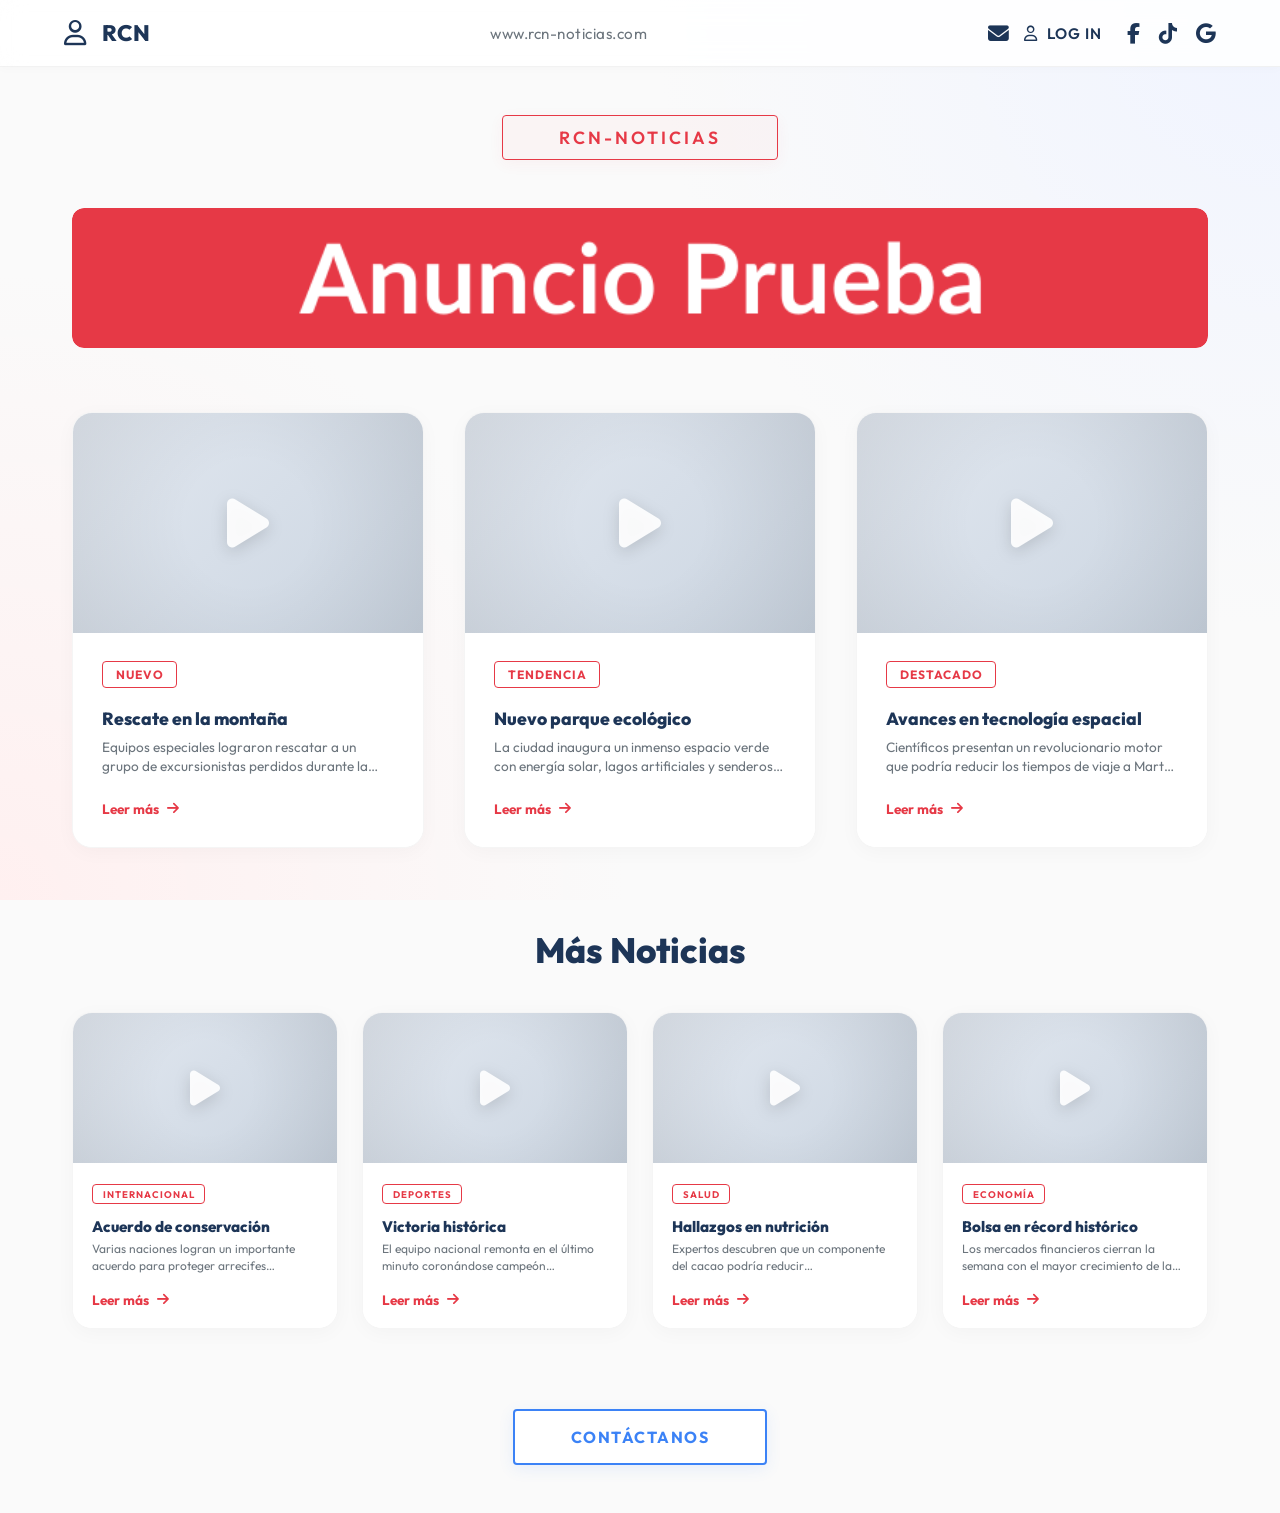
==== rcn_web/index.html @ c2ed9ec9 "Add files via upload" ====
<!DOCTYPE html>
<html lang="es">

<head>
    <meta charset="UTF-8">
    <meta name="viewport" content="width=device-width, initial-scale=1.0">
    <title>RCN Anuncios - Plataforma interactiva</title>
    <meta name="description"
        content="Explora nuestra increíble plataforma de anuncios con estilo premium y animaciones.">
    <link rel="preconnect" href="https://fonts.googleapis.com">
    <link rel="preconnect" href="https://fonts.gstatic.com" crossorigin>
    <link href="https://fonts.googleapis.com/css2?family=Outfit:wght@300;400;600;800&display=swap" rel="stylesheet">
    <link rel="stylesheet" href="https://cdnjs.cloudflare.com/ajax/libs/font-awesome/6.4.0/css/all.min.css">
    <link rel="stylesheet" href="https://cdn.plyr.io/3.7.8/plyr.css">
    <link rel="stylesheet" href="styles.css">
</head>

<body>
    <nav class="navbar" id="main-nav">
        <div class="nav-left">
            <i class="fa-regular fa-user logo-icon" onclick="app.showLoginModal()" style="cursor: pointer;"
                title="Iniciar sesión"></i>
            <span class="logo-text" onclick="app.navigateTo('grid')" style="cursor: pointer;"
                title="Ir al inicio">RCN</span>
        </div>
        <div class="nav-center">
            <span class="domain-text">www.rcn-noticias.com</span>
        </div>
        <div class="nav-right" style="display: flex; align-items: center; gap: 15px;">
            <i class="fa-solid fa-envelope" onclick="app.navigateTo('contact')"
                style="cursor: pointer; font-size: 1.3rem; color: var(--text-main);" title="Contáctanos"></i>
            <div class="user-menu-container" style="position: relative;">
                <span class="username" id="display-username" onclick="app.handleUserClick()"><i
                        class="fa-regular fa-user" style="margin-right: 5px;"></i> LOG IN</span>
                <div id="user-dropdown" class="user-dropdown">
                    <div class="dropdown-header">
                        <img src="https://ui-avatars.com/api/?name=User&background=0D8ABC&color=fff&rounded=true"
                            alt="Avatar" id="dropdown-avatar" class="dropdown-avatar">
                        <div class="dropdown-user-info">
                            <span class="dropdown-greeting">Hola,</span>
                            <span id="dropdown-name" class="dropdown-username">Usuario</span>
                        </div>
                    </div>
                    <button class="btn-profile"
                        onclick="app.navigateTo('profile'); document.getElementById('user-dropdown').classList.remove('active');">
                        <i class="fa-solid fa-user-circle"></i> MI PERFIL
                    </button>
                    <div class="dropdown-divider"></div>
                    <button class="btn-logout" onclick="app.logout()">
                        <i class="fa-solid fa-right-from-bracket"></i> CERRAR SESIÓN
                    </button>
                </div>
            </div>
            <div class="social-icons" style="margin-left: 10px;">
                <a href="https://www.facebook.com" target="_blank" aria-label="Facebook"><i
                        class="fa-brands fa-facebook-f"></i></a>
                <a href="https://www.tiktok.com" target="_blank" aria-label="TikTok"><i
                        class="fa-brands fa-tiktok"></i></a>
                <a href="https://www.google.com" target="_blank" aria-label="Google"><i
                        class="fa-brands fa-google"></i></a>
            </div>
        </div>
    </nav>

    <main id="app-container">
        <!-- View 1: Grid de Anuncios -->
        <section id="view-grid" class="view active-view" aria-labelledby="anuncios-title">
            <div class="page-header">
                <h1 id="anuncios-title" class="page-title">RCN-NOTICIAS</h1>
            </div>

            <div class="banner-container">
                <div class="banner" style="border: none; background: transparent;">
                    <img src="assets/anuncio_prueba.png" alt="Anuncio publicitario"
                        style="width: 100%; height: 100%; object-fit: cover; border-radius: var(--radius-md);">
                </div>
            </div>

            <div class="grid-container">
                <!-- Video 1 -->
                <article class="video-card" onclick="app.requireAuthAndNavigate('video-1')"
                    onmouseenter="app.startPreview(this)" onmouseleave="app.stopPreview(this)" role="button"
                    tabindex="0">
                    <div class="video-thumbnail">
                        <video class="preview-video" muted playsinline loop
                            style="position: absolute; width: 100%; height: 100%; object-fit: cover; z-index: 1;">
                            <source src="assets/video_prueba_1.mp4#t=0.1" type="video/mp4">
                        </video>
                        <i class="fa-solid fa-play play-icon" style="z-index: 2;"></i>
                    </div>
                    <div class="card-content">
                        <div class="card-badge">NUEVO</div>
                        <h3 class="news-summary-title">Rescate en la montaña</h3>
                        <p class="news-summary-text">Equipos especiales lograron rescatar a un grupo de excursionistas
                            perdidos durante la tormenta del fin de semana...</p>
                        <div class="read-more">Leer más <i class="fa-solid fa-arrow-right"></i></div>
                    </div>
                </article>
                <!-- Video 2 -->
                <article class="video-card" onclick="app.requireAuthAndNavigate('video-2')"
                    onmouseenter="app.startPreview(this)" onmouseleave="app.stopPreview(this)" role="button"
                    tabindex="0">
                    <div class="video-thumbnail">
                        <video class="preview-video" muted playsinline loop
                            style="position: absolute; width: 100%; height: 100%; object-fit: cover; z-index: 1;">
                            <source src="assets/video_prueba_2.mp4#t=0.1" type="video/mp4">
                        </video>
                        <i class="fa-solid fa-play play-icon" style="z-index: 2;"></i>
                    </div>
                    <div class="card-content">
                        <div class="card-badge">TENDENCIA</div>
                        <h3 class="news-summary-title">Nuevo parque ecológico</h3>
                        <p class="news-summary-text">La ciudad inaugura un inmenso espacio verde con energía solar,
                            lagos artificiales y senderos interactivos...</p>
                        <div class="read-more">Leer más <i class="fa-solid fa-arrow-right"></i></div>
                    </div>
                </article>
                <!-- Video 3 -->
                <article class="video-card" onclick="app.requireAuthAndNavigate('video-3')"
                    onmouseenter="app.startPreview(this)" onmouseleave="app.stopPreview(this)" role="button"
                    tabindex="0">
                    <div class="video-thumbnail">
                        <video class="preview-video" muted playsinline loop
                            style="position: absolute; width: 100%; height: 100%; object-fit: cover; z-index: 1;">
                            <source src="assets/video_prueba_3.mp4#t=0.1" type="video/mp4">
                        </video>
                        <i class="fa-solid fa-play play-icon" style="z-index: 2;"></i>
                    </div>
                    <div class="card-content">
                        <div class="card-badge">DESTACADO</div>
                        <h3 class="news-summary-title">Avances en tecnología espacial</h3>
                        <p class="news-summary-text">Científicos presentan un revolucionario motor que podría reducir
                            los tiempos de viaje a Marte a la mitad...</p>
                        <div class="read-more">Leer más <i class="fa-solid fa-arrow-right"></i></div>
                    </div>
                </article>
            </div>

            <h2
                style="text-align:center; margin-bottom: 2.5rem; color: var(--text-main); font-size: 2.2rem; font-weight: 800;">
                Más Noticias</h2>
            <div class="grid-container small-grid">
                <!-- Video 4 -->
                <article class="video-card" onclick="app.requireAuthAndNavigate('video-4')"
                    onmouseenter="app.startPreview(this)" onmouseleave="app.stopPreview(this)" role="button"
                    tabindex="0">
                    <div class="video-thumbnail">
                        <video class="preview-video" muted playsinline loop
                            style="position: absolute; width: 100%; height: 100%; object-fit: cover; z-index: 1;">
                            <source src="assets/video_prueba_4.mp4#t=0.1" type="video/mp4">
                        </video>
                        <i class="fa-solid fa-play play-icon" style="z-index: 2;"></i>
                    </div>
                    <div class="card-content">
                        <div class="card-badge">INTERNACIONAL</div>
                        <h3 class="news-summary-title">Acuerdo de conservación</h3>
                        <p class="news-summary-text">Varias naciones logran un importante acuerdo para proteger
                            arrecifes coralinos clave en la región oceánica del sur.</p>
                        <div class="read-more">Leer más <i class="fa-solid fa-arrow-right"></i></div>
                    </div>
                </article>
                <!-- Video 5 -->
                <article class="video-card" onclick="app.requireAuthAndNavigate('video-5')"
                    onmouseenter="app.startPreview(this)" onmouseleave="app.stopPreview(this)" role="button"
                    tabindex="0">
                    <div class="video-thumbnail">
                        <video class="preview-video" muted playsinline loop
                            style="position: absolute; width: 100%; height: 100%; object-fit: cover; z-index: 1;">
                            <source src="assets/video_prueba_5.mp4#t=0.1" type="video/mp4">
                        </video>
                        <i class="fa-solid fa-play play-icon" style="z-index: 2;"></i>
                    </div>
                    <div class="card-content">
                        <div class="card-badge">DEPORTES</div>
                        <h3 class="news-summary-title">Victoria histórica</h3>
                        <p class="news-summary-text">El equipo nacional remonta en el último minuto coronándose campeón
                            continental tras 15 años de sequía.</p>
                        <div class="read-more">Leer más <i class="fa-solid fa-arrow-right"></i></div>
                    </div>
                </article>
                <!-- Video 6 -->
                <article class="video-card" onclick="app.requireAuthAndNavigate('video-6')"
                    onmouseenter="app.startPreview(this)" onmouseleave="app.stopPreview(this)" role="button"
                    tabindex="0">
                    <div class="video-thumbnail">
                        <video class="preview-video" muted playsinline loop
                            style="position: absolute; width: 100%; height: 100%; object-fit: cover; z-index: 1;">
                            <source src="assets/video_prueba_6.mp4#t=0.1" type="video/mp4">
                        </video>
                        <i class="fa-solid fa-play play-icon" style="z-index: 2;"></i>
                    </div>
                    <div class="card-content">
                        <div class="card-badge">SALUD</div>
                        <h3 class="news-summary-title">Hallazgos en nutrición</h3>
                        <p class="news-summary-text">Expertos descubren que un componente del cacao podría reducir
                            significativamente el estrés oxidativo.</p>
                        <div class="read-more">Leer más <i class="fa-solid fa-arrow-right"></i></div>
                    </div>
                </article>
                <!-- Video 7 -->
                <article class="video-card" onclick="app.requireAuthAndNavigate('video-7')"
                    onmouseenter="app.startPreview(this)" onmouseleave="app.stopPreview(this)" role="button"
                    tabindex="0">
                    <div class="video-thumbnail">
                        <video class="preview-video" muted playsinline loop
                            style="position: absolute; width: 100%; height: 100%; object-fit: cover; z-index: 1;">
                            <source src="assets/video_prueba_7.mp4#t=0.1" type="video/mp4">
                        </video>
                        <i class="fa-solid fa-play play-icon" style="z-index: 2;"></i>
                    </div>
                    <div class="card-content">
                        <div class="card-badge">ECONOMÍA</div>
                        <h3 class="news-summary-title">Bolsa en récord histórico</h3>
                        <p class="news-summary-text">Los mercados financieros cierran la semana con el mayor crecimiento
                            de la década tras recientes anuncios.</p>
                        <div class="read-more">Leer más <i class="fa-solid fa-arrow-right"></i></div>
                    </div>
                </article>
            </div>

            <div class="action-container">
                <button id="btn-contact-grid" class="btn-primary"
                    onclick="app.navigateTo('contact')">CONTÁCTANOS</button>
            </div>
        </section>

        <!-- View Video 1 -->
        <section id="view-video-1" class="view" aria-labelledby="video-title-1">
            <div class="video-detail-container">
                <div class="video-header">
                    <span class="badge-red">NUEVO</span>
                </div>
                <div class="video-title-bar">
                    <h2 id="video-title-1" class="video-brand">Video 1: Naturaleza</h2>
                    <div class="social-icons dark">
                        <a href="https://www.facebook.com" target="_blank"><i class="fa-brands fa-facebook-f"></i></a>
                        <a href="https://www.tiktok.com" target="_blank"><i class="fa-brands fa-tiktok"></i></a>
                        <a href="https://www.google.com" target="_blank"><i class="fa-brands fa-google"></i></a>
                    </div>
                </div>

                <div class="main-video-player" style="background: none; box-shadow: none;">
                    <video class="plyr-video" playsinline controls data-poster="assets/miniatura_1.png"
                        style="width: 100%;">
                        <source src="assets/video_prueba_1.mp4" type="video/mp4" size="1080">
                        <source src="assets/video_prueba_1.mp4" type="video/mp4" size="720">
                        <source src="assets/video_prueba_1.mp4" type="video/mp4" size="480">
                        Tu navegador no soporta reproducción de video.
                    </video>
                </div>

                <div class="video-description scrollable-content">
                    <h3>Rescate en la montaña: Detalles de la operación</h3>
                    <p>En una hazaña sin precedentes, los equipos de búsqueda y rescate lograron localizar y evacuar a
                        doce excursionistas que quedaron atrapados en el Cerro Norte tras una tormenta de nieve
                        sorpresa. La operación, que duró más de 48 horas continuas, involucró helicópteros
                        especializados y perros rastreadores entrenados para bajas temperaturas.</p>
                    <p>Las autoridades informan que todos los rescatados se encuentran en condición estable,
                        recuperándose en el centro médico local. "Fue una carrera contra el tiempo", comentó el jefe de
                        la unidad especial. Las extremas condiciones meteorológicas dificultaron enormemente la
                        visibilidad, forzando a los rescatistas a realizar aproximaciones a pie durante los últimos y
                        más peligrosos kilómetros del ascenso.</p>
                    <p>Este incidente ha provocado que el servicio meteorológico nacional replantee sus sistemas de
                        alerta temprana, anunciando que se implementarán nuevas boyas atmosféricas y satélites de baja
                        órbita para predecir con mayor antelación este tipo de tormentas súbitas invernales.</p>
                </div>

                <button class="btn-outline" onclick="app.navigateTo('grid')">Volver</button>
            </div>
        </section>

        <!-- View Video 2 -->
        <section id="view-video-2" class="view" aria-labelledby="video-title-2">
            <div class="video-detail-container">
                <div class="video-header">
                    <span class="badge-red">TENDENCIA</span>
                </div>
                <div class="video-title-bar">
                    <h2 id="video-title-2" class="video-brand">Video 2: Aventura</h2>
                    <div class="social-icons dark">
                        <a href="https://www.facebook.com" target="_blank"><i class="fa-brands fa-facebook-f"></i></a>
                        <a href="https://www.tiktok.com" target="_blank"><i class="fa-brands fa-tiktok"></i></a>
                        <a href="https://www.google.com" target="_blank"><i class="fa-brands fa-google"></i></a>
                    </div>
                </div>

                <div class="main-video-player" style="background: none; box-shadow: none;">
                    <video class="plyr-video" playsinline controls data-poster="assets/miniatura_2.png"
                        style="width: 100%;">
                        <source src="assets/video_prueba_2.mp4" type="video/mp4" size="1080">
                        <source src="assets/video_prueba_2.mp4" type="video/mp4" size="720">
                        <source src="assets/video_prueba_2.mp4" type="video/mp4" size="480">
                        Tu navegador no soporta reproducción de video.
                    </video>
                </div>

                <div class="video-description scrollable-content">
                    <h3>Inauguración del Parque Ecológico Metropolitano</h3>
                    <p>El alcalde de la ciudad cortó hoy el listón verde para inaugurar oficialmente el Parque Ecológico
                        Metropolitano, un proyecto ambicioso que tardó tres años en completarse y promete cambiar la
                        cara del urbanismo sustentable en la región.</p>
                    <p>Con más de 50 hectáreas de extensión, el parque está alimentado al 100% por paneles solares
                        camuflados como árboles artificiales a lo largo de las plazas principales. Además, cuenta con un
                        sistema cerrado de bio-filtración de agua que nutre dos grandes lagos artificiales donde ya se
                        ha empezado a introducir fauna silvestre nativa rescatada de zonas en peligro.</p>
                    <p>Los visitantes también podrán disfrutar de más de 15 kilómetros de senderos interactivos. Estos
                        senderos están equipados con baldosas piezoeléctricas experimentales que recogen la energía de
                        las pisadas de los transeúntes para encender las luces LED del camino durante la noche. Se
                        espera que el parque reciba a más de dos millones de visitantes en su primer año de operación.
                    </p>
                </div>

                <button class="btn-outline" onclick="app.navigateTo('grid')">Volver</button>
            </div>
        </section>

        <!-- View Video 3 -->
        <section id="view-video-3" class="view" aria-labelledby="video-title-3">
            <div class="video-detail-container">
                <div class="video-header">
                    <span class="badge-red">DESTACADO</span>
                </div>
                <div class="video-title-bar">
                    <h2 id="video-title-3" class="video-brand">Video 3: Acción</h2>
                    <div class="social-icons dark">
                        <a href="https://www.facebook.com" target="_blank"><i class="fa-brands fa-facebook-f"></i></a>
                        <a href="https://www.tiktok.com" target="_blank"><i class="fa-brands fa-tiktok"></i></a>
                        <a href="https://www.google.com" target="_blank"><i class="fa-brands fa-google"></i></a>
                    </div>
                </div>

                <div class="main-video-player" style="background: none; box-shadow: none;">
                    <video class="plyr-video" playsinline controls data-poster="assets/miniatura_3.png"
                        style="width: 100%;">
                        <source src="assets/video_prueba_3.mp4" type="video/mp4" size="1080">
                        <source src="assets/video_prueba_3.mp4" type="video/mp4" size="720">
                        <source src="assets/video_prueba_3.mp4" type="video/mp4" size="480">
                        Tu navegador no soporta reproducción de video.
                    </video>
                </div>

                <div class="video-description scrollable-content">
                    <h3>Tecnología Espacial: El futuro de los viajes a Marte</h3>
                    <p>La Conferencia Internacional de Exploración Espacial fue testigo hoy de una revelación histórica.
                        Un consorcio global de científicos ha presentado el diseño final de un "motor de plasma de pulso
                        continuo", una tecnología que, en teoría, permitiría viajes tripulados a Marte en apenas tres
                        meses.</p>
                    <p>Hasta ahora, los viajes interplanetarios hacia nuestro planeta vecino dependían de ventanas de
                        lanzamiento específicas y tomaban un mínimo de siete a nueve meses utilizando propulsión química
                        tradicional. El nuevo motor, que utiliza campos magnéticos superconductores para expulsar plasma
                        a velocidades relativistas, no solo acorta drásticamente el viaje, sino que protege
                        indirectamente a los astronautas al reducir su tiempo de exposición a la radiación cósmica
                        letal.</p>
                    <p>Los primeros prototipos a escala ya han sido probados exitosamente en cámaras de vacío orbitales.
                        Sin embargo, su implementación en naves tripuladas completas aún requiere resolver gigantescos
                        desafíos de refrigeración termal. Los ingenieros estiman que un vuelo de prueba no tripulado
                        utilizando esta tecnología podría estar listo para lanzarse en los próximos ocho años, abriendo
                        las puertas a una verdadera colonización del sistema solar.</p>
                    <p>Más detalles sobre la estructura del reactor serán publicados la próxima semana en las
                        principales revistas de divulgación científica, detallando cómo lograron estabilizar el campo de
                        contención cuántico que alberga el plasma súper-calentado.</p>
                </div>

                <button class="btn-outline" onclick="app.navigateTo('grid')">Volver</button>
            </div>
        </section>

        <!-- View Video 4 -->
        <section id="view-video-4" class="view" aria-labelledby="video-title-4">
            <div class="video-detail-container">
                <div class="video-header">
                    <span class="badge-red">INTERNACIONAL</span>
                </div>
                <div class="video-title-bar">
                    <h2 id="video-title-4" class="video-brand">Acuerdo de conservación</h2>
                    <div class="social-icons dark">
                        <a href="https://www.facebook.com" target="_blank"><i class="fa-brands fa-facebook-f"></i></a>
                        <a href="https://www.tiktok.com" target="_blank"><i class="fa-brands fa-tiktok"></i></a>
                        <a href="https://www.google.com" target="_blank"><i class="fa-brands fa-google"></i></a>
                    </div>
                </div>

                <div class="main-video-player" style="background: none; box-shadow: none;">
                    <video class="plyr-video" playsinline controls data-poster="assets/miniatura_4.png"
                        style="width: 100%;">
                        <source src="assets/video_prueba_4.mp4" type="video/mp4" size="1080">
                        <source src="assets/video_prueba_4.mp4" type="video/mp4" size="720">
                        <source src="assets/video_prueba_4.mp4" type="video/mp4" size="480">
                        Tu navegador no soporta reproducción de video.
                    </video>
                </div>

                <div class="video-description scrollable-content">
                    <h3>Cumbre Oceánica: Acuerdo sin precedentes</h3>
                    <p>Tras semanas de intensas negociaciones diplomáticas, 15 naciones han firmado un acuerdo histórico
                        para proteger la cordillera submarina del sur y sus vitales ecosistemas coralinos.</p>
                    <p>El tratado prohíbe permanentemente la pesca de arrastre profundo, la minería oceánica
                        indiscriminada y restringe el paso de buques de gran eslora que puedan generar perturbaciones
                        acústicas o lumínicas extremas para la vida marina endémica de la región.</p>
                </div>

                <button class="btn-outline" onclick="app.navigateTo('grid')">Volver</button>
            </div>
        </section>

        <!-- View Video 5 -->
        <section id="view-video-5" class="view" aria-labelledby="video-title-5">
            <div class="video-detail-container">
                <div class="video-header">
                    <span class="badge-red">DEPORTES</span>
                </div>
                <div class="video-title-bar">
                    <h2 id="video-title-5" class="video-brand">Victoria histórica</h2>
                    <div class="social-icons dark">
                        <a href="https://www.facebook.com" target="_blank"><i class="fa-brands fa-facebook-f"></i></a>
                        <a href="https://www.tiktok.com" target="_blank"><i class="fa-brands fa-tiktok"></i></a>
                        <a href="https://www.google.com" target="_blank"><i class="fa-brands fa-google"></i></a>
                    </div>
                </div>

                <div class="main-video-player" style="background: none; box-shadow: none;">
                    <video class="plyr-video" playsinline controls data-poster="assets/miniatura_5.png"
                        style="width: 100%;">
                        <source src="assets/video_prueba_5.mp4" type="video/mp4" size="1080">
                        <source src="assets/video_prueba_5.mp4" type="video/mp4" size="720">
                        <source src="assets/video_prueba_5.mp4" type="video/mp4" size="480">
                        Tu navegador no soporta reproducción de video.
                    </video>
                </div>

                <div class="video-description scrollable-content">
                    <h3>El equipo nacional rompe el maleficio de 15 años</h3>
                    <p>En uno de los partidos más tensos e imprevisibles de la historia reciente, la selección nacional
                        se coronó campeona del continente tras derrotar tres por dos a su eterno rival en tiempo extra,
                        rompiendo así una racha de 15 años sin trofeos internacionales.</p>
                    <p>Miles de fanáticos tomaron las principales plazas y avenidas del país para festejar el triunfo
                        durante toda la noche, bajo un dispositivo de seguridad que reportó saldo blanco durante las
                        celebraciones. Los jugadores arribarán al país esta tarde para ser homenajeados en el palacio
                        presidencial.</p>
                </div>

                <button class="btn-outline" onclick="app.navigateTo('grid')">Volver</button>
            </div>
        </section>

        <!-- View Video 6 -->
        <section id="view-video-6" class="view" aria-labelledby="video-title-6">
            <div class="video-detail-container">
                <div class="video-header">
                    <span class="badge-red">SALUD</span>
                </div>
                <div class="video-title-bar">
                    <h2 id="video-title-6" class="video-brand">Hallazgos en nutrición</h2>
                    <div class="social-icons dark">
                        <a href="https://www.facebook.com" target="_blank"><i class="fa-brands fa-facebook-f"></i></a>
                        <a href="https://www.tiktok.com" target="_blank"><i class="fa-brands fa-tiktok"></i></a>
                        <a href="https://www.google.com" target="_blank"><i class="fa-brands fa-google"></i></a>
                    </div>
                </div>

                <div class="main-video-player" style="background: none; box-shadow: none;">
                    <video class="plyr-video" playsinline controls data-poster="" style="width: 100%;">
                        <source src="assets/video_prueba_6.mp4" type="video/mp4" size="1080">
                        <source src="assets/video_prueba_6.mp4" type="video/mp4" size="720">
                        <source src="assets/video_prueba_6.mp4" type="video/mp4" size="480">
                        Tu navegador no soporta reproducción de video.
                    </video>
                </div>

                <div class="video-description scrollable-content">
                    <h3>Descubrimientos beneficiosos del cacao</h3>
                    <p>Un equipo internacional de investigadores ha publicado recientes ensayos clínicos que sugieren
                        que un consumo moderado y habitual de cacao puro podría tener propiedades antioxidantes
                        insospechadas, favoreciendo el sistema vascular.</p>
                </div>

                <button class="btn-outline" onclick="app.navigateTo('grid')">Volver</button>
            </div>
        </section>

        <!-- View Video 7 -->
        <section id="view-video-7" class="view" aria-labelledby="video-title-7">
            <div class="video-detail-container">
                <div class="video-header">
                    <span class="badge-red">ECONOMÍA</span>
                </div>
                <div class="video-title-bar">
                    <h2 id="video-title-7" class="video-brand">Bolsa en récord histórico</h2>
                    <div class="social-icons dark">
                        <a href="https://www.facebook.com" target="_blank"><i class="fa-brands fa-facebook-f"></i></a>
                        <a href="https://www.tiktok.com" target="_blank"><i class="fa-brands fa-tiktok"></i></a>
                        <a href="https://www.google.com" target="_blank"><i class="fa-brands fa-google"></i></a>
                    </div>
                </div>

                <div class="main-video-player" style="background: none; box-shadow: none;">
                    <video class="plyr-video" playsinline controls data-poster="" style="width: 100%;">
                        <source src="assets/video_prueba_7.mp4" type="video/mp4" size="1080">
                        <source src="assets/video_prueba_7.mp4" type="video/mp4" size="720">
                        <source src="assets/video_prueba_7.mp4" type="video/mp4" size="480">
                        Tu navegador no soporta reproducción de video.
                    </video>
                </div>

                <div class="video-description scrollable-content">
                    <h3>Cierre récord de los mercados financieros</h3>
                    <p>Tras semanas de incertidumbre, los mercados locales han cerrado con alzas espectaculares.
                        Analistas sugieren que esto se debe principalmente a las reformas fiscales recientemente
                        aprobadas que promueven la estabilidad.</p>
                </div>

                <button class="btn-outline" onclick="app.navigateTo('grid')">Volver</button>
            </div>
        </section>

        <!-- View Profile -->
        <section id="view-profile" class="view" aria-labelledby="profile-title">
            <div class="profile-container">
                <div class="profile-header-card">
                    <img src="https://ui-avatars.com/api/?name=User&background=0D8ABC&color=fff&rounded=true&size=120"
                        alt="Avatar Perfil" id="profile-avatar" class="profile-avatar-large">
                    <h2 id="profile-name-title" class="profile-name">Usuario</h2>
                    <span id="profile-badge" class="profile-badge">Plan Básico</span>
                </div>
                <div class="profile-info-grid">
                    <div class="info-group">
                        <label>Correo Electrónico</label>
                        <p id="profile-email">Cargando...</p>
                    </div>
                    <div class="info-group">
                        <label>Notificaciones SMS</label>
                        <p>Activadas</p>
                    </div>
                    <div class="info-group">
                        <label>Teléfono Celular</label>
                        <p id="profile-phone">Sin registrar</p>
                    </div>
                </div>

                <h3 class="plans-title">Elige tu Plan de Suscripción</h3>
                <div class="plans-grid">
                    <!-- Plan Cero -->
                    <div class="plan-card default-plan" id="plan-0">
                        <h4>Básico</h4>
                        <div class="plan-price">$0<span>/mes</span></div>
                        <ul class="plan-features">
                            <li><i class="fa-solid fa-check"></i> Acceso a noticias primarias</li>
                            <li><i class="fa-solid fa-check"></i> Uso del formulario web</li>
                            <li><i class="fa-solid fa-xmark" style="color:#d1d5db;"></i> Videos sin anuncios</li>
                        </ul>
                        <button class="btn-outline plan-btn-active">Plan Actual</button>
                    </div>

                    <!-- Plan 2.99 -->
                    <div class="plan-card" id="plan-1">
                        <h4>Estándar</h4>
                        <div class="plan-price">$2.99<span>/mes</span></div>
                        <ul class="plan-features">
                            <li><i class="fa-solid fa-check"></i> Todo lo Básico</li>
                            <li><i class="fa-solid fa-check"></i> Visualización Completa</li>
                            <li><i class="fa-solid fa-check"></i> Videos sin anuncios</li>
                        </ul>
                        <div class="plan-action">
                            <button class="btn-primary" onclick="app.openCheckout(1, 'Estándar', 2.99)">Adquirir
                                Plan</button>
                        </div>
                    </div>

                    <!-- Plan 7.99 -->
                    <div class="plan-card premium-plan" id="plan-2">
                        <div class="plan-badge">RECOMENDADO</div>
                        <h4>Premium RCN</h4>
                        <div class="plan-price">$7.99<span>/mes</span></div>
                        <ul class="plan-features">
                            <li><i class="fa-solid fa-check"></i> Todo lo Estándar</li>
                            <li><i class="fa-solid fa-check"></i> Artículos exclusivos</li>
                            <li><i class="fa-solid fa-check"></i> Insignia VIP en perfil</li>
                        </ul>
                        <div class="plan-action">
                            <button class="btn-primary" style="background:var(--accent-blue);"
                                onclick="app.openCheckout(2, 'Premium RCN', 7.99)">Adquirir Plan</button>
                        </div>
                    </div>
                </div>

                <div class="profile-actions">
                    <button class="btn-outline" onclick="app.navigateTo('grid')">Volver al Inicio</button>
                    <button class="btn-primary" onclick="app.openEditProfile()">Editar Información</button>
                </div>
            </div>
        </section>

        <!-- View 3: Contact Form -->
        <section id="view-contact" class="view" aria-labelledby="contact-title">
            <div class="contact-container">
                <h2 id="contact-title" class="contact-title">CONTÁCTANOS</h2>
                <form id="contact-form" class="contact-form" onsubmit="event.preventDefault(); app.submitForm();">
                    <div class="input-group">
                        <label for="name">Nombre</label>
                        <input type="text" id="name" required placeholder="Tu nombre completo">
                    </div>
                    <div class="input-group">
                        <label for="email">Correo electrónico</label>
                        <input type="email" id="email" required placeholder="tu@correo.com">
                    </div>
                    <div class="input-group">
                        <label for="message">Mensaje</label>
                        <textarea id="message" rows="5" required placeholder="¿En qué podemos ayudarte?"></textarea>
                    </div>
                    <div style="display: flex; gap: 1rem; margin-top: 1.5rem;">
                        <button type="button" class="btn-outline form-submit" style="margin-top: 0; flex: 1;"
                            onclick="app.navigateTo('grid')">Volver</button>
                        <button id="btn-submit-contact" type="submit" class="btn-primary form-submit"
                            style="margin-top: 0; flex: 2;">CONTÁCTANOS</button>
                    </div>
                </form>
            </div>
        </section>

        <!-- Auth Modal Overlay (Login & Register) -->
        <div id="login-modal" class="modal-overlay">
            <div class="modal-content">
                <!-- Login Section -->
                <div id="login-section">
                    <div class="modal-header">
                        <h3>Iniciar Sesión</h3>
                        <button class="close-btn" onclick="app.closeLoginModal()"><i
                                class="fa-solid fa-xmark"></i></button>
                    </div>
                    <form onsubmit="event.preventDefault(); app.submitAuth('login');">
                        <div class="input-group" style="margin-bottom: 1.5rem;">
                            <label for="login-username">Usuario</label>
                            <input type="text" id="login-username" required placeholder="Tu nombre registrado">
                        </div>
                        <div class="input-group" style="margin-bottom: 1.5rem;">
                            <label for="login-password">Contraseña</label>
                            <input type="password" id="login-password" required placeholder="Tu contraseña">
                        </div>
                        <button type="submit" class="btn-primary" style="width: 100%;">ENTRAR</button>
                    </form>
                    <div class="auth-switch">
                        ¿No tienes cuenta? <span onclick="app.switchAuthMode('register')">Regístrate aquí</span>
                    </div>
                </div>

                <!-- Register Section -->
                <div id="register-section" style="display: none;">
                    <div class="modal-header">
                        <h3>Crear Cuenta</h3>
                        <button class="close-btn" onclick="app.closeLoginModal()"><i
                                class="fa-solid fa-xmark"></i></button>
                    </div>
                    <form onsubmit="event.preventDefault(); app.submitAuth('register');">
                        <div class="input-group" style="margin-bottom: 1.5rem;">
                            <label for="reg-username">Nuevo Usuario</label>
                            <input type="text" id="reg-username" required placeholder="Elige un nombre">
                        </div>
                        <div class="input-group" style="margin-bottom: 1.5rem;">
                            <label for="reg-password">Nueva Contraseña</label>
                            <input type="password" id="reg-password" required placeholder="Crea una contraseña">
                        </div>
                        <button type="submit" class="btn-primary"
                            style="width: 100%; color: white; background: var(--primary); border-color: var(--primary);">REGISTRARSE</button>
                    </form>
                    <div class="auth-switch">
                        ¿Ya tienes cuenta? <span onclick="app.switchAuthMode('login')">Inicia sesión aquí</span>
                    </div>
                </div>
            </div>
        </div>
    </main>

    <script src="https://cdn.plyr.io/3.7.8/plyr.polyfilled.js"></script>
    <script src="script.js"></script>
</body>

</html>
---- rcn_web/styles.css ----
:root {
    --primary: #E63946;
    --primary-hover: #D62828;
    --bg-main: #FAFAFA;
    --bg-white: #FFFFFF;
    --text-main: #1D3557;
    --text-muted: #6C757D;
    --border-light: #E9ECEF;
    --accent-blue: #3B82F6;
    --shadow-sm: 0 4px 6px rgba(0, 0, 0, 0.05);
    --shadow-md: 0 10px 20px rgba(0, 0, 0, 0.08);
    --shadow-lg: 0 20px 40px rgba(0, 0, 0, 0.12);
    --radius-md: 12px;
    --radius-lg: 20px;
    --transition: all 0.3s cubic-bezier(0.25, 0.8, 0.25, 1);
    --plyr-color-main: #E63946;
}

* {
    margin: 0;
    padding: 0;
    box-sizing: border-box;
    font-family: 'Outfit', sans-serif;
}

body {
    background-color: var(--bg-main);
    color: var(--text-main);
    min-height: 100vh;
    overflow-x: hidden;
    background-image: radial-gradient(circle at 100% 0%, #f0f4ff 0%, transparent 40%),
        radial-gradient(circle at 0% 100%, #fff0f0 0%, transparent 40%);
    background-attachment: fixed;
}

/* Navbar */
.navbar {
    display: flex;
    justify-content: space-between;
    align-items: center;
    padding: 1.2rem 4rem;
    background: rgba(255, 255, 255, 0.85);
    backdrop-filter: blur(12px);
    -webkit-backdrop-filter: blur(12px);
    border-bottom: 1px solid rgba(0, 0, 0, 0.05);
    position: sticky;
    top: 0;
    z-index: 100;
    box-shadow: 0 2px 10px rgba(0, 0, 0, 0.02);
}

.nav-left {
    display: flex;
    align-items: center;
    gap: 1rem;
    font-weight: 800;
    font-size: 1.4rem;
}

.logo-icon {
    font-size: 1.6rem;
    color: var(--text-main);
}

.nav-center {
    color: var(--text-muted);
    font-weight: 400;
    font-size: 0.95rem;
    letter-spacing: 0.5px;
}

.nav-right {
    display: flex;
    align-items: center;
    gap: 2.5rem;
}

.username {
    font-weight: 600;
    font-size: 0.95rem;
    letter-spacing: 1px;
}

.social-icons {
    display: flex;
    gap: 1.2rem;
    font-size: 1.3rem;
}

.social-icons a {
    color: var(--text-main);
    transition: var(--transition);
    text-decoration: none;
}

.social-icons a:hover {
    color: var(--primary);
    transform: translateY(-3px) scale(1.1);
}

/* Main Container */
#app-container {
    max-width: 1200px;
    margin: 0 auto;
    padding: 3rem 2rem;
    position: relative;
    min-height: calc(100vh - 80px);
}

/* Views */
.view {
    display: none;
    opacity: 0;
    transform: translateY(20px);
    transition: opacity 0.4s ease, transform 0.4s ease;
}

.view.active-view {
    display: block;
    opacity: 1;
    transform: translateY(0);
    animation: fadeInSlideUp 0.6s cubic-bezier(0.16, 1, 0.3, 1) forwards;
}

@keyframes fadeInSlideUp {
    from {
        opacity: 0;
        transform: translateY(40px);
    }

    to {
        opacity: 1;
        transform: translateY(0);
    }
}

/* Page Title (Anuncios) */
.page-header {
    text-align: center;
    margin-bottom: 3rem;
    position: relative;
}

.page-title {
    display: inline-block;
    color: var(--primary);
    border: 1px solid var(--primary);
    padding: 0.6rem 3.5rem;
    border-radius: 4px;
    font-weight: 600;
    font-size: 1.1rem;
    letter-spacing: 3px;
    background: rgba(230, 57, 70, 0.03);
    box-shadow: 0 4px 15px rgba(230, 57, 70, 0.05);
}

/* Banner */
.banner-container {
    margin-bottom: 4rem;
    perspective: 1200px;
}

.banner {
    background: linear-gradient(135deg, #fdfbfb 0%, #ebedee 100%);
    height: 140px;
    border-radius: var(--radius-md);
    display: flex;
    align-items: center;
    justify-content: center;
    border: 2px dashed #CBD5E1;
    transition: var(--transition);
    cursor: pointer;
    position: relative;
    overflow: hidden;
}

.banner::before {
    content: '';
    position: absolute;
    top: 0;
    left: -100%;
    width: 50%;
    height: 100%;
    background: linear-gradient(to right, transparent, rgba(255, 255, 255, 0.7), transparent);
    transform: skewX(-20deg);
    transition: 0.5s;
}

.banner:hover::before {
    left: 150%;
}

.banner:hover {
    transform: rotateX(4deg) scale(1.01);
    box-shadow: var(--shadow-md);
    border-color: #94A3B8;
}

.banner-text {
    color: var(--text-muted);
    font-weight: 600;
    letter-spacing: 2px;
    font-size: 0.9rem;
}

/* Grid */
.grid-container {
    display: grid;
    grid-template-columns: repeat(auto-fit, minmax(320px, 1fr));
    gap: 2.5rem;
    margin-bottom: 5rem;
}

.grid-container.small-grid {
    grid-template-columns: repeat(auto-fit, minmax(220px, 1fr));
    gap: 1.5rem;
}

.small-grid .video-thumbnail {
    height: 150px;
}

.small-grid .card-content {
    padding: 1.2rem;
}

.small-grid .news-summary-title {
    font-size: 0.95rem;
    margin-bottom: 0.3rem;
}

.small-grid .news-summary-text {
    font-size: 0.75rem;
    margin-bottom: 1rem;
    display: -webkit-box;
    -webkit-line-clamp: 2;
    line-clamp: 2;
    -webkit-box-orient: vertical;
    overflow: hidden;
}

.small-grid .card-badge {
    font-size: 0.6rem;
    padding: 0.2rem 0.6rem;
    margin-bottom: 0.8rem;
}

.small-grid .play-icon {
    font-size: 2.5rem;
}

.video-card {
    background: var(--bg-white);
    border-radius: var(--radius-lg);
    overflow: hidden;
    box-shadow: 0 4px 20px rgba(0, 0, 0, 0.03);
    transition: var(--transition);
    cursor: pointer;
    border: 1px solid rgba(0, 0, 0, 0.04);
}

.video-card:hover {
    transform: translateY(-12px);
    box-shadow: var(--shadow-lg);
    border-color: var(--accent-blue);
}

.video-card:hover .play-icon {
    transform: scale(1.2);
    color: var(--primary);
}

.video-thumbnail {
    height: 220px;
    background: linear-gradient(135deg, #E2E8F0 0%, #CBD5E1 100%);
    display: flex;
    align-items: center;
    justify-content: center;
    position: relative;
    overflow: hidden;
}

.video-thumbnail::before {
    content: '';
    position: absolute;
    top: 0;
    left: 0;
    right: 0;
    bottom: 0;
    background: radial-gradient(circle, transparent 30%, rgba(0, 0, 0, 0.08) 100%);
}

.play-icon {
    font-size: 3.5rem;
    color: rgba(255, 255, 255, 0.9);
    filter: drop-shadow(0 4px 8px rgba(0, 0, 0, 0.15));
    transition: var(--transition);
    z-index: 2;
}

.card-content {
    padding: 1.8rem;
    background: var(--bg-white);
    position: relative;
}

.card-badge {
    color: var(--primary);
    font-size: 0.75rem;
    font-weight: 700;
    letter-spacing: 1px;
    margin-bottom: 1.2rem;
    display: inline-block;
    border: 1px solid var(--primary);
    padding: 0.3rem 0.8rem;
    border-radius: 4px;
}

.news-summary-title {
    font-size: 1.1rem;
    font-weight: 800;
    margin-bottom: 0.5rem;
    color: var(--text-main);
}

.news-summary-text {
    font-size: 0.85rem;
    color: var(--text-muted);
    line-height: 1.4;
    margin-bottom: 1.5rem;
    display: -webkit-box;
    -webkit-line-clamp: 2;
    line-clamp: 2;
    -webkit-box-orient: vertical;
    overflow: hidden;
}

.read-more {
    font-size: 0.85rem;
    font-weight: 700;
    color: var(--primary);
    display: flex;
    align-items: center;
    gap: 0.5rem;
    transition: var(--transition);
}

.video-card:hover .read-more {
    transform: translateX(5px);
}

/* Action Container */
.action-container {
    text-align: center;
}

/* Buttons */
.btn-primary {
    background: var(--bg-white);
    color: var(--accent-blue);
    border: 2px solid var(--accent-blue);
    padding: 1rem 3.5rem;
    font-size: 1rem;
    font-weight: 700;
    letter-spacing: 1.5px;
    border-radius: 4px;
    cursor: pointer;
    transition: var(--transition);
    position: relative;
    overflow: hidden;
    z-index: 1;
    box-shadow: 0 4px 15px rgba(59, 130, 246, 0.1);
}

.btn-primary::before {
    content: '';
    position: absolute;
    top: 0;
    left: 0;
    right: 0;
    bottom: 0;
    background: var(--accent-blue);
    z-index: -1;
    transform: scaleX(0);
    transform-origin: right;
    transition: transform 0.4s cubic-bezier(0.16, 1, 0.3, 1);
}

.btn-primary:hover {
    color: var(--bg-white);
    box-shadow: 0 8px 25px rgba(59, 130, 246, 0.3);
    transform: translateY(-2px);
}

.btn-primary:hover::before {
    transform: scaleX(1);
    transform-origin: left;
}

.btn-outline {
    background: transparent;
    border: 1px solid var(--accent-blue);
    color: var(--accent-blue);
    padding: 0.8rem 2.5rem;
    border-radius: 4px;
    font-weight: 600;
    letter-spacing: 1px;
    cursor: pointer;
    transition: var(--transition);
}

.btn-outline:hover {
    background: var(--accent-blue);
    color: white;
    box-shadow: 0 6px 15px rgba(59, 130, 246, 0.2);
    transform: translateY(-2px);
}

/* Single Video View */
.video-detail-container {
    background: var(--bg-white);
    border-radius: var(--radius-lg);
    padding: 3.5rem;
    box-shadow: var(--shadow-lg);
    border: 1px solid var(--accent-blue);
    margin: 0 auto;
    max-width: 1000px;
    position: relative;
}

.video-detail-container::before {
    content: '';
    position: absolute;
    top: -10px;
    left: -10px;
    right: -10px;
    bottom: -10px;
    background: linear-gradient(135deg, rgba(59, 130, 246, 0.1) 0%, transparent 100%);
    z-index: -1;
    border-radius: 30px;
    filter: blur(20px);
}

.video-header {
    margin-bottom: 1.5rem;
}

.badge-red {
    background: var(--primary);
    color: white;
    padding: 0.5rem 1.8rem;
    font-weight: 700;
    font-size: 0.9rem;
    letter-spacing: 1px;
    border-radius: 3px;
    display: inline-block;
    box-shadow: 0 6px 15px rgba(230, 57, 70, 0.25);
    transition: transform 0.3s ease;
}

.badge-red:hover {
    transform: translateY(-2px);
}

.video-title-bar {
    display: flex;
    justify-content: space-between;
    align-items: center;
    margin-bottom: 2.5rem;
    padding-bottom: 1rem;
    border-bottom: 1px solid var(--border-light);
}

.video-brand {
    font-size: 1.8rem;
    font-weight: 800;
    letter-spacing: 1px;
}

.main-video-player {
    width: 100%;
    aspect-ratio: 16/9;
    background: #000;
    border-radius: var(--radius-md);
    margin-bottom: 2.5rem;
    position: relative;
    box-shadow: inset 0 0 50px rgba(0, 0, 0, 0.05);
}

.main-video-player::after {
    content: '';
    position: absolute;
    top: 0;
    left: 0;
    width: 100%;
    height: 100%;
    background: radial-gradient(circle, transparent 40%, rgba(0, 0, 0, 0.15) 100%);
    transition: background 0.5s;
    pointer-events: none;
}

.main-video-player:hover::after {
    background: radial-gradient(circle, transparent 50%, rgba(0, 0, 0, 0.2) 100%);
}

.play-button-large {
    width: 90px;
    height: 90px;
    background: var(--primary);
    border-radius: 50%;
    display: flex;
    align-items: center;
    justify-content: center;
    color: white;
    font-size: 2.5rem;
    padding-left: 8px;
    /* Optical optical centering for play icon */
    box-shadow: 0 15px 35px rgba(230, 57, 70, 0.4);
    transition: all 0.4s cubic-bezier(0.175, 0.885, 0.32, 1.275);
    z-index: 2;
}

.main-video-player:hover .play-button-large {
    transform: scale(1.1) rotate(5deg);
    box-shadow: 0 20px 45px rgba(230, 57, 70, 0.5);
}

.plyr {
    border-radius: var(--radius-md);
    overflow: hidden;
    box-shadow: var(--shadow-lg);
    width: 100%;
    height: 100%;
}

.plyr__video-wrapper {
    height: 100%;
}

.plyr video {
    object-fit: contain;
}

.video-description {
    margin-bottom: 3rem;
    padding: 0 1rem;
}

.video-description h3 {
    font-size: 1.4rem;
    font-weight: 700;
    margin-bottom: 1rem;
    color: var(--text-main);
}

.video-description p {
    font-size: 1rem;
    line-height: 1.7;
    color: var(--text-muted);
    margin-bottom: 1rem;
}

.scrollable-content {
    max-height: 250px;
    overflow-y: auto;
    padding-right: 15px;
}

.scrollable-content::-webkit-scrollbar {
    width: 6px;
}

.scrollable-content::-webkit-scrollbar-track {
    background: var(--border-light);
    border-radius: 4px;
}

.scrollable-content::-webkit-scrollbar-thumb {
    background: var(--text-muted);
    border-radius: 4px;
}

/* Contact View */
.contact-container {
    max-width: 650px;
    margin: 0 auto;
    background: var(--bg-white);
    padding: 4rem 3.5rem;
    border-radius: var(--radius-lg);
    box-shadow: var(--shadow-lg);
    border: 1px solid rgba(0, 0, 0, 0.03);
    position: relative;
}

.contact-title {
    text-align: center;
    margin-bottom: 3rem;
    font-weight: 800;
    font-size: 1.8rem;
    letter-spacing: 2px;
    color: var(--text-main);
}

.contact-form {
    display: flex;
    flex-direction: column;
    gap: 1.8rem;
}

.input-group {
    display: flex;
    flex-direction: column;
    gap: 0.8rem;
}

.input-group label {
    font-weight: 600;
    font-size: 0.95rem;
    color: var(--text-main);
}

.input-group input,
.input-group textarea {
    padding: 1.2rem;
    border: 1px solid var(--border-light);
    border-radius: 8px;
    font-size: 1rem;
    background: #FAFAFA;
    transition: var(--transition);
    font-family: inherit;
    color: var(--text-main);
}

.input-group input:focus,
.input-group textarea:focus {
    outline: none;
    border-color: var(--accent-blue);
    background: var(--bg-white);
    box-shadow: 0 0 0 4px rgba(59, 130, 246, 0.1);
}

.input-group input::placeholder,
.input-group textarea::placeholder {
    color: #94A3B8;
}

.form-submit {
    margin-top: 1.5rem;
    width: 100%;
    padding: 1.2rem;
}

/* Responsive */
@media (max-width: 768px) {
    .navbar {
        padding: 1rem 1.5rem;
    }

    .nav-center,
    .username {
        display: none;
    }

    .video-detail-container,
    .contact-container {
        padding: 2rem 1.5rem;
    }

    .play-button-large {
        width: 60px;
        height: 60px;
        font-size: 1.5rem;
    }

    .page-title {
        padding: 0.5rem 2rem;
    }

    .btn-primary {
        padding: 0.8rem 2.5rem;
    }
}

/* Login Modal */
.modal-overlay {
    position: fixed;
    top: 0;
    left: 0;
    width: 100%;
    height: 100%;
    background: rgba(15, 23, 42, 0.6);
    backdrop-filter: blur(5px);
    z-index: 1000;
    display: none;
    align-items: center;
    justify-content: center;
    opacity: 0;
    transition: opacity 0.3s ease;
}

.modal-overlay.active {
    display: flex;
    opacity: 1;
}

.modal-content {
    background: var(--bg-white);
    width: 90%;
    max-width: 450px;
    padding: 3rem;
    border-radius: var(--radius-lg);
    box-shadow: var(--shadow-lg);
    transform: translateY(20px);
    transition: transform 0.3s ease;
    position: relative;
    overflow: hidden;
}

.auth-switch {
    margin-top: 1.5rem;
    text-align: center;
    font-size: 0.9rem;
    color: var(--text-muted);
}

.auth-switch span {
    color: var(--primary);
    font-weight: 700;
    cursor: pointer;
    transition: var(--transition);
}

.auth-switch span:hover {
    text-decoration: underline;
}

.modal-overlay.active .modal-content {
    transform: translateY(0);
}

.modal-header {
    display: flex;
    justify-content: space-between;
    align-items: center;
    margin-bottom: 2rem;
}

.modal-header h3 {
    font-size: 1.5rem;
    font-weight: 800;
    color: var(--text-main);
}

.close-btn {
    background: none;
    border: none;
    font-size: 1.5rem;
    cursor: pointer;
    color: var(--text-muted);
    transition: var(--transition);
}

.close-btn:hover {
    color: var(--primary);
    transform: rotate(90deg);
}

/* User Dropdown */
.user-dropdown {
    position: absolute;
    top: 100%;
    right: 0;
    margin-top: 10px;
    background: var(--bg-white);
    border-radius: var(--radius-md);
    box-shadow: var(--shadow-lg);
    width: 200px;
    padding: 15px;
    display: none;
    flex-direction: column;
    gap: 15px;
    z-index: 100;
    border: 1px solid rgba(0, 0, 0, 0.05);
}

.user-dropdown.active {
    display: flex;
    animation: slideDown 0.3s ease-out;
}

.dropdown-header {
    font-size: 0.9rem;
    color: var(--text-muted);
    border-bottom: 1px solid var(--border-color);
    padding-bottom: 10px;
}

.btn-logout {
    background: #DC2626;
    color: white;
    border: none;
    padding: 10px;
    border-radius: var(--radius-sm);
    cursor: pointer;
    font-size: 0.85rem;
    font-weight: 600;
    transition: var(--transition);
    display: flex;
    align-items: center;
    justify-content: center;
    gap: 8px;
}

.btn-logout:hover {
    background: #B91C1C;
}

@keyframes slideDown {
    from {
        opacity: 0;
        transform: translateY(-10px);
    }

    to {
        opacity: 1;
        transform: translateY(0);
    }
}

/* --- Dropdown Profiling Styles --- */
.dropdown-header {
    display: flex;
    align-items: center;
    gap: 12px;
    padding-bottom: 12px;
    border-bottom: 1px solid var(--border-color);
}

.dropdown-avatar {
    width: 40px;
    height: 40px;
    border-radius: 50%;
    object-fit: cover;
    box-shadow: 0 2px 5px rgba(0, 0, 0, 0.1);
}

.dropdown-user-info {
    display: flex;
    flex-direction: column;
}

.dropdown-greeting {
    font-size: 0.75rem;
    color: var(--text-muted);
}

.dropdown-username {
    font-weight: 800;
    color: var(--primary);
    font-size: 0.95rem;
}

.btn-profile {
    background: transparent;
    color: var(--text-main);
    border: none;
    padding: 8px 10px;
    border-radius: var(--radius-sm);
    cursor: pointer;
    font-size: 0.85rem;
    font-weight: 600;
    transition: var(--transition);
    display: flex;
    align-items: center;
    justify-content: flex-start;
    gap: 8px;
    text-align: left;
}

.btn-profile:hover {
    background: rgba(13, 138, 188, 0.1);
    color: var(--primary);
}

.dropdown-divider {
    height: 1px;
    background: var(--border-color);
    margin: 4px 0;
}

/* --- Profile View Styles --- */
.profile-container {
    max-width: 800px;
    margin: 3rem auto;
    padding: 0 20px;
    display: flex;
    flex-direction: column;
    gap: 2rem;
}

.profile-header-card {
    background: var(--bg-white);
    padding: 3rem;
    border-radius: var(--radius-lg);
    box-shadow: var(--shadow-md);
    display: flex;
    flex-direction: column;
    align-items: center;
    text-align: center;
    position: relative;
    overflow: hidden;
}

.profile-header-card::before {
    content: '';
    position: absolute;
    top: 0;
    left: 0;
    right: 0;
    height: 120px;
    background: linear-gradient(135deg, var(--primary) 0%, var(--accent-blue) 100%);
    z-index: 0;
}

.profile-avatar-large {
    width: 120px;
    height: 120px;
    border-radius: 50%;
    border: 4px solid var(--bg-white);
    box-shadow: var(--shadow-sm);
    z-index: 1;
    margin-bottom: 1rem;
    background: var(--bg-body);
}

.profile-name {
    font-size: 1.8rem;
    font-weight: 800;
    color: var(--text-main);
    z-index: 1;
    margin-bottom: 0.5rem;
}

.profile-badge {
    background: rgba(13, 138, 188, 0.1);
    color: var(--primary);
    padding: 0.4rem 1rem;
    border-radius: 20px;
    font-size: 0.8rem;
    font-weight: 700;
    z-index: 1;
}

.profile-info-grid {
    display: grid;
    grid-template-columns: repeat(auto-fit, minmax(250px, 1fr));
    gap: 1.5rem;
    background: var(--bg-white);
    padding: 2rem;
    border-radius: var(--radius-lg);
    box-shadow: var(--shadow-sm);
}

.info-group {
    display: flex;
    flex-direction: column;
    gap: 0.5rem;
}

.info-group label {
    font-size: 0.8rem;
    color: var(--text-muted);
    font-weight: 600;
    text-transform: uppercase;
    letter-spacing: 1px;
}

.info-group p {
    font-size: 1.05rem;
    color: var(--text-main);
    font-weight: 500;
}

.profile-actions {
    display: flex;
    gap: 1rem;
    justify-content: flex-end;
}

/* --- Subscription Plans --- */
.plans-title {
    text-align: center;
    color: var(--text-main);
    font-size: 1.8rem;
    font-weight: 800;
    margin-top: 1.5rem;
    margin-bottom: 1rem;
}

.plans-grid {
    display: grid;
    grid-template-columns: repeat(3, 1fr);
    gap: 2rem;
    margin-bottom: 2rem;
}

.plan-card {
    background: var(--bg-white);
    border-radius: var(--radius-lg);
    padding: 2rem;
    box-shadow: var(--shadow-sm);
    display: flex;
    flex-direction: column;
    border: 2px solid transparent;
    transition: var(--transition);
    position: relative;
}

.plan-card.default-plan {
    border-color: #E2E8F0;
    opacity: 0.9;
}

.plan-card.premium-plan {
    border-color: var(--accent-blue);
    box-shadow: var(--shadow-lg);
    transform: scale(1.02);
}

.plan-card:hover {
    transform: translateY(-5px);
    box-shadow: var(--shadow-md);
}

.plan-card.premium-plan:hover {
    transform: scale(1.02) translateY(-5px);
}

.plan-badge {
    position: absolute;
    top: -12px;
    left: 50%;
    transform: translateX(-50%);
    background: var(--accent-blue);
    color: white;
    font-size: 0.70rem;
    font-weight: 800;
    padding: 4px 12px;
    border-radius: 20px;
    letter-spacing: 1px;
}

.plan-card h4 {
    color: var(--text-muted);
    font-size: 1.1rem;
    margin-bottom: 0.5rem;
    text-align: center;
}

.plan-price {
    font-size: 2.5rem;
    font-weight: 800;
    color: var(--primary);
    text-align: center;
    margin-bottom: 1.5rem;
}

.plan-price span {
    font-size: 1rem;
    font-weight: 600;
    color: var(--text-muted);
}

.plan-features {
    list-style: none;
    padding: 0;
    margin-bottom: 2rem;
    flex-grow: 1;
}

.plan-features li {
    font-size: 0.85rem;
    color: var(--text-main);
    margin-bottom: 0.8rem;
    display: flex;
    align-items: flex-start;
    gap: 10px;
}

.plan-features i {
    color: #10B981;
    margin-top: 3px;
}

.plan-action {
    display: flex;
    flex-direction: column;
    gap: 10px;
}

.plan-phone-input {
    width: 100%;
    padding: 0.8rem;
    border: 1px solid var(--border-color);
    border-radius: var(--radius-sm);
    font-family: inherit;
    font-size: 0.85rem;
    outline: none;
    transition: var(--transition);
}

.plan-phone-input:focus {
    border-color: var(--primary);
}

.plan-action button {
    width: 100%;
}

.plan-btn-active {
    width: 100%;
    cursor: default;
    color: var(--text-muted);
    border-color: var(--text-muted);
}

.plan-btn-active:hover {
    background: transparent;
    color: var(--text-muted);
}/* --- Checkout & Form Modals --- */
.checkout-input-group {
    display: flex;
    flex-direction: column;
    gap: 0.5rem;
    margin-bottom: 1rem;
}
.checkout-input-group label {
    font-size: 0.8rem;
    color: var(--text-muted);
    font-weight: 600;
}
.checkout-input {
    width: 100%;
    padding: 0.8rem;
    border: 1px solid var(--border-color);
    border-radius: var(--radius-sm);
    font-family: inherit;
    font-size: 0.9rem;
    outline: none;
    transition: var(--transition);
}
.checkout-input:focus {
    border-color: var(--primary);
}
.checkout-row {
    display: flex;
    gap: 1rem;
}
.checkout-row .checkout-input-group {
    flex: 1;
}
.checkout-btn-group {
    display: flex;
    justify-content: flex-end;
    gap: 1rem;
    margin-top: 1.5rem;
}
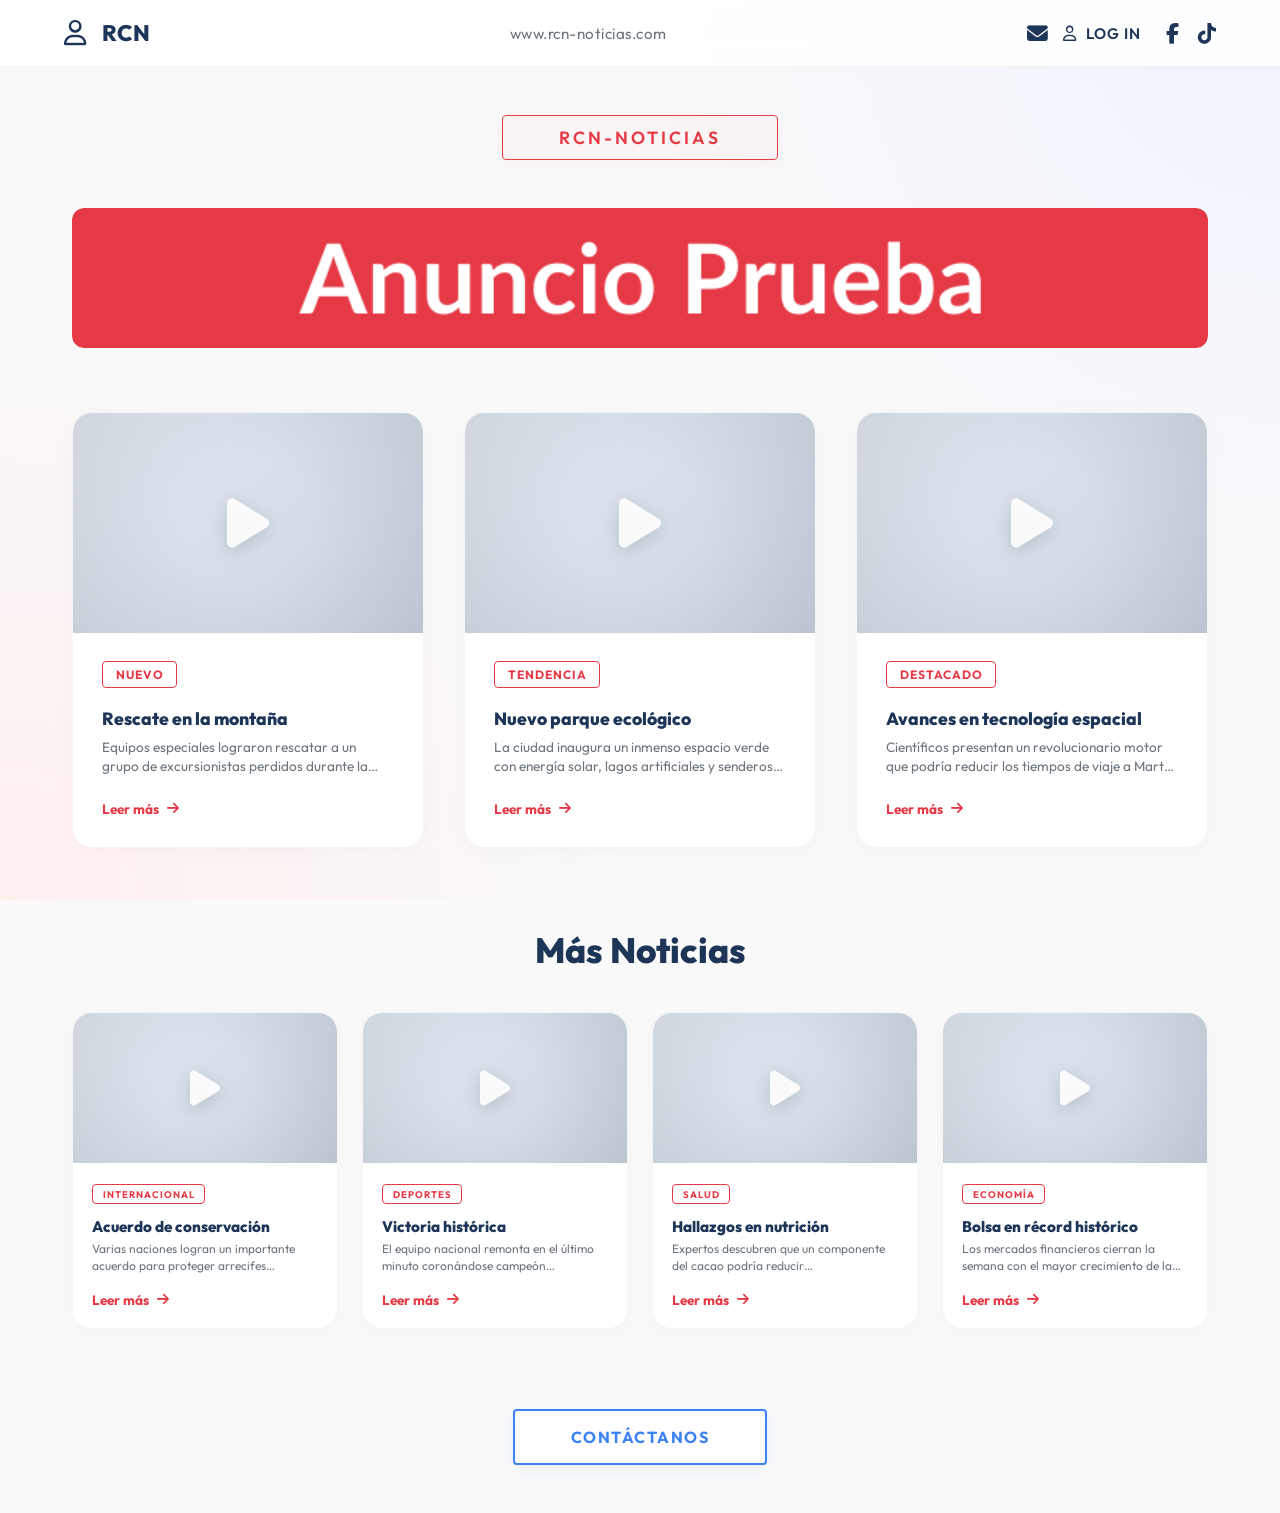
==== commit fa4cc6df: "Add files via upload" ====
--- a/rcn_web/index.html
+++ b/rcn_web/index.html
@@ -56,8 +56,6 @@
                         class="fa-brands fa-facebook-f"></i></a>
                 <a href="https://www.tiktok.com" target="_blank" aria-label="TikTok"><i
                         class="fa-brands fa-tiktok"></i></a>
-                <a href="https://www.google.com" target="_blank" aria-label="Google"><i
-                        class="fa-brands fa-google"></i></a>
             </div>
         </div>
     </nav>
@@ -218,6 +216,84 @@
                 </article>
             </div>
 
+            <div id="premium-articles-section"
+                style="display: none; margin-top: 3rem; animation: fadeInSlideUp 0.6s ease forwards;">
+                <h2
+                    style="text-align:center; margin-bottom: 2rem; color: #F59E0B; font-size: 2.2rem; font-weight: 800;">
+                    <i class="fa-solid fa-crown" style="margin-right: 10px;"></i>Selección Premium
+                </h2>
+                <div class="grid-container premium-grid">
+                    <!-- Articulo Premium 1 -->
+                    <article class="video-card premium-card" onclick="app.navigateTo('premium-1')"
+                        style="border-top: 4px solid #F59E0B;">
+                        <div class="video-thumbnail"
+                            style="background: linear-gradient(135deg, #1e293b, #0f172a); display: flex; align-items: center; justify-content: center;">
+                            <i class="fa-solid fa-newspaper" style="font-size: 4rem; color: #F59E0B; opacity: 0.8;"></i>
+                            <div class="premium-lock"
+                                style="position: absolute; top: 15px; right: 15px; background: #F59E0B; color: white; padding: 5px 10px; border-radius: 20px; font-size: 0.75rem; font-weight: bold;">
+                                <i class="fa-solid fa-crown"></i> VIP
+                            </div>
+                        </div>
+                        <div class="card-content">
+                            <div class="card-badge" style="color: #F59E0B; border-color: #F59E0B;">REPORTAJE EXCLUSIVO
+                            </div>
+                            <h3 class="news-summary-title">El futuro de la Inteligencia Artificial: La década disruptiva
+                            </h3>
+                            <p class="news-summary-text">Análisis muy detallado con métricas, entrevistas a 50 líderes
+                                de la industria y proyecciones económicas sobre cómo la IA transformará los negocios
+                                convencionales y automatizará el 40% de tareas repetitivas.</p>
+                            <div class="read-more" style="color: #F59E0B;">Leer artículo a fondo <i
+                                    class="fa-solid fa-arrow-right"></i></div>
+                        </div>
+                    </article>
+                    <!-- Articulo Premium 2 -->
+                    <article class="video-card premium-card" onclick="app.navigateTo('premium-2')"
+                        style="border-top: 4px solid #F59E0B;">
+                        <div class="video-thumbnail"
+                            style="background: linear-gradient(135deg, #1e293b, #0f172a); display: flex; align-items: center; justify-content: center;">
+                            <i class="fa-solid fa-chart-line"
+                                style="font-size: 4rem; color: #F59E0B; opacity: 0.8;"></i>
+                            <div class="premium-lock"
+                                style="position: absolute; top: 15px; right: 15px; background: #F59E0B; color: white; padding: 5px 10px; border-radius: 20px; font-size: 0.75rem; font-weight: bold;">
+                                <i class="fa-solid fa-crown"></i> VIP
+                            </div>
+                        </div>
+                        <div class="card-content">
+                            <div class="card-badge" style="color: #F59E0B; border-color: #F59E0B;">ANÁLISIS FINANCIERO
+                            </div>
+                            <h3 class="news-summary-title">Burbuja inmobiliaria 2.0 y su impacto oculto</h3>
+                            <p class="news-summary-text">Un vistazo profundo tras bambalinas a los movimientos de los
+                                grandes fondos de inversión y sus estrategias agresivas en el sector residencial que
+                                amenazan con desequilibrar el mercado.</p>
+                            <div class="read-more" style="color: #F59E0B;">Leer artículo a fondo <i
+                                    class="fa-solid fa-arrow-right"></i></div>
+                        </div>
+                    </article>
+                    <!-- Articulo Premium 3 -->
+                    <article class="video-card premium-card" onclick="app.navigateTo('premium-3')"
+                        style="border-top: 4px solid #F59E0B;">
+                        <div class="video-thumbnail"
+                            style="background: linear-gradient(135deg, #1e293b, #0f172a); display: flex; align-items: center; justify-content: center;">
+                            <i class="fa-solid fa-microscope"
+                                style="font-size: 4rem; color: #F59E0B; opacity: 0.8;"></i>
+                            <div class="premium-lock"
+                                style="position: absolute; top: 15px; right: 15px; background: #F59E0B; color: white; padding: 5px 10px; border-radius: 20px; font-size: 0.75rem; font-weight: bold;">
+                                <i class="fa-solid fa-crown"></i> VIP
+                            </div>
+                        </div>
+                        <div class="card-content">
+                            <div class="card-badge" style="color: #F59E0B; border-color: #F59E0B;">CIENCIA Y SALUD</div>
+                            <h3 class="news-summary-title">La revolución CRISPR y los límites de la ética genética</h3>
+                            <p class="news-summary-text">Desglose completo de las herramientas genéticas modernas. Una
+                                investigación profunda de 5,000 palabras explicando los recientes avances clínicos,
+                                posibles riesgos ecológicos y patentes en disputa.</p>
+                            <div class="read-more" style="color: #F59E0B;">Leer artículo a fondo <i
+                                    class="fa-solid fa-arrow-right"></i></div>
+                        </div>
+                    </article>
+                </div>
+            </div>
+
             <div class="action-container">
                 <button id="btn-contact-grid" class="btn-primary"
                     onclick="app.navigateTo('contact')">CONTÁCTANOS</button>
@@ -235,7 +311,6 @@
                     <div class="social-icons dark">
                         <a href="https://www.facebook.com" target="_blank"><i class="fa-brands fa-facebook-f"></i></a>
                         <a href="https://www.tiktok.com" target="_blank"><i class="fa-brands fa-tiktok"></i></a>
-                        <a href="https://www.google.com" target="_blank"><i class="fa-brands fa-google"></i></a>
                     </div>
                 </div>
 
@@ -280,7 +355,6 @@
                     <div class="social-icons dark">
                         <a href="https://www.facebook.com" target="_blank"><i class="fa-brands fa-facebook-f"></i></a>
                         <a href="https://www.tiktok.com" target="_blank"><i class="fa-brands fa-tiktok"></i></a>
-                        <a href="https://www.google.com" target="_blank"><i class="fa-brands fa-google"></i></a>
                     </div>
                 </div>
 
@@ -325,7 +399,6 @@
                     <div class="social-icons dark">
                         <a href="https://www.facebook.com" target="_blank"><i class="fa-brands fa-facebook-f"></i></a>
                         <a href="https://www.tiktok.com" target="_blank"><i class="fa-brands fa-tiktok"></i></a>
-                        <a href="https://www.google.com" target="_blank"><i class="fa-brands fa-google"></i></a>
                     </div>
                 </div>
 
@@ -376,7 +449,6 @@
                     <div class="social-icons dark">
                         <a href="https://www.facebook.com" target="_blank"><i class="fa-brands fa-facebook-f"></i></a>
                         <a href="https://www.tiktok.com" target="_blank"><i class="fa-brands fa-tiktok"></i></a>
-                        <a href="https://www.google.com" target="_blank"><i class="fa-brands fa-google"></i></a>
                     </div>
                 </div>
 
@@ -414,7 +486,6 @@
                     <div class="social-icons dark">
                         <a href="https://www.facebook.com" target="_blank"><i class="fa-brands fa-facebook-f"></i></a>
                         <a href="https://www.tiktok.com" target="_blank"><i class="fa-brands fa-tiktok"></i></a>
-                        <a href="https://www.google.com" target="_blank"><i class="fa-brands fa-google"></i></a>
                     </div>
                 </div>
 
@@ -454,7 +525,6 @@
                     <div class="social-icons dark">
                         <a href="https://www.facebook.com" target="_blank"><i class="fa-brands fa-facebook-f"></i></a>
                         <a href="https://www.tiktok.com" target="_blank"><i class="fa-brands fa-tiktok"></i></a>
-                        <a href="https://www.google.com" target="_blank"><i class="fa-brands fa-google"></i></a>
                     </div>
                 </div>
 
@@ -489,7 +559,6 @@
                     <div class="social-icons dark">
                         <a href="https://www.facebook.com" target="_blank"><i class="fa-brands fa-facebook-f"></i></a>
                         <a href="https://www.tiktok.com" target="_blank"><i class="fa-brands fa-tiktok"></i></a>
-                        <a href="https://www.google.com" target="_blank"><i class="fa-brands fa-google"></i></a>
                     </div>
                 </div>
 
@@ -510,6 +579,166 @@
                 </div>
 
                 <button class="btn-outline" onclick="app.navigateTo('grid')">Volver</button>
+            </div>
+        </section>
+
+        <!-- View Premium 1 -->
+        <section id="view-premium-1" class="view" aria-labelledby="premium-title-1">
+            <div class="video-detail-container">
+                <div class="video-header">
+                    <span class="badge-red" style="background: #F59E0B; color: white;">REPORTAJE EXCLUSIVO</span>
+                </div>
+                <div class="video-title-bar">
+                    <h2 id="premium-title-1" class="video-brand" style="color: #1e293b;">El futuro de la Inteligencia
+                        Artificial: La década disruptiva</h2>
+                    <div class="social-icons dark">
+                        <a href="https://www.facebook.com" target="_blank"><i class="fa-brands fa-facebook-f"></i></a>
+                        <a href="https://www.tiktok.com" target="_blank"><i class="fa-brands fa-tiktok"></i></a>
+                    </div>
+                </div>
+
+                <div class="video-description scrollable-content" style="max-height: none; overflow-y: visible;">
+                    <p style="font-size: 1.1rem; color: #334155; font-weight: 600; font-style: italic;">Por el equipo de
+                        investigación Premium de RCN, lectura estimada de 15 minutos.</p>
+                    <br>
+                    <h3 style="color: #F59E0B;">Introducción al Cambio Paradigmático</h3>
+                    <p>La inteligencia artificial ha pasado de ser una promesa tecnológica a convertirse en el motor
+                        principal de la cuarta revolución industrial. En nuestro análisis de mercado, entrevistamos a
+                        más de 50 CEOs globales que afirmaron que su inversión en IA se ha triplicado en apenas 18
+                        meses.</p>
+                    <img src="https://images.unsplash.com/photo-1620712943543-bcc4688e7485?auto=format&fit=crop&q=80&w=800"
+                        alt="IA Concept"
+                        style="width: 100%; border-radius: 12px; margin: 1.5rem 0; box-shadow: var(--shadow-md);">
+                    <h3 style="color: #F59E0B;">El Impacto en el Empleo y las Matrices Económicas</h3>
+                    <p>A diferencia de revoluciones anteriores que mecanizaron la fuerza bruta, esta ola de
+                        automatización apunta al trabajo cognitivo. Los modelos de lenguaje predictivo y análisis de
+                        datos masivos están reemplazando a analistas financieros junior, redactores y programadores de
+                        nivel básico. Se proyecta que para 2030, el 40% de las tareas repetitivas de oficina estarán
+                        automatizadas.</p>
+                    <p>Sin embargo, no todo es pérdida de empleo. Las áreas de ciberseguridad avanzada, desarrollo de
+                        ética algorítmica y gestión de prompt engineering verán un crecimiento salarial de hasta un 65%
+                        debido a la escasez de talento especializado.</p>
+                    <div
+                        style="background: #f8fafc; padding: 2rem; border-left: 4px solid #F59E0B; border-radius: 4px; margin: 2rem 0;">
+                        <h4 style="font-size: 1.2rem; color: #1e293b; margin-bottom: 1rem;">Métricas Clave (2025-2035)
+                        </h4>
+                        <ul style="padding-left: 20px; line-height: 1.8;">
+                            <li>Aumento proyectado del PIB global: 14% (15.7 billones USD).</li>
+                            <li>Tasa de adopción empresarial en Fortune 500: 92%.</li>
+                            <li>Sectores más beneficiados: Salud diagnóstica y logística en cadena de suministro.</li>
+                        </ul>
+                    </div>
+                    <p>Este cambio requerirá una adaptación masiva de los sistemas educativos y, según nuestros
+                        expertos, posiblemente la implementación de una Renta Básica en países desarrollados si la
+                        transición no se gestiona adecuadamente.</p>
+                </div>
+
+                <div style="text-align: center; margin-top: 3rem;">
+                    <button class="btn-outline" onclick="app.navigateTo('grid')">Volver a Selección Premium</button>
+                </div>
+            </div>
+        </section>
+
+        <!-- View Premium 2 -->
+        <section id="view-premium-2" class="view" aria-labelledby="premium-title-2">
+            <div class="video-detail-container">
+                <div class="video-header">
+                    <span class="badge-red" style="background: #F59E0B; color: white;">ANÁLISIS FINANCIERO</span>
+                </div>
+                <div class="video-title-bar">
+                    <h2 id="premium-title-2" class="video-brand" style="color: #1e293b;">Burbuja inmobiliaria 2.0 y su
+                        impacto oculto</h2>
+                    <div class="social-icons dark">
+                        <a href="https://www.facebook.com" target="_blank"><i class="fa-brands fa-facebook-f"></i></a>
+                        <a href="https://www.tiktok.com" target="_blank"><i class="fa-brands fa-tiktok"></i></a>
+                    </div>
+                </div>
+
+                <div class="video-description scrollable-content" style="max-height: none; overflow-y: visible;">
+                    <p style="font-size: 1.1rem; color: #334155; font-weight: 600; font-style: italic;">Por el equipo de
+                        investigación Premium de RCN, lectura estimada de 12 minutos.</p>
+                    <br>
+                    <h3 style="color: #F59E0B;">Fondos Institucionales vs. Compradores Locales</h3>
+                    <p>El mercado de bienes raíces está mutando rápidamente en favor de los gigantes corporativos.
+                        Empresas y fondos de pensiones están adquiriendo barrios completos un 20% por encima de su valor
+                        de mercado en efectivo, desplazando estructuralmente a las familias promedio. Esto está
+                        consolidando una generación de inquilinos perpetuos.</p>
+                    <p>Basados en documentos filtrados de tres de las mayores firmas de capital privado, nuestro
+                        análisis revela que planean retener propiedades por un mínimo de 15 años para monopolizar las
+                        rentas urbanas.</p>
+                    <div
+                        style="background: #f8fafc; padding: 2rem; border-left: 4px solid #F59E0B; border-radius: 4px; margin: 2rem 0;">
+                        <h4 style="font-size: 1.2rem; color: #1e293b; margin-bottom: 1rem;">Estadísticas del Mercado
+                            Oculto</h4>
+                        <ul style="padding-left: 20px; line-height: 1.8;">
+                            <li>El 35% de las transacciones residenciales recientes no involucra hipotecas.</li>
+                            <li>Los precios de alquiler aumentaron tres veces más rápido que la inflación en zonas
+                                metropolitanas.</li>
+                            <li>Aparición de "ciudades fantasma corporativas" vacías mientras se acumulan como activos
+                                financieros especulativos.</li>
+                        </ul>
+                    </div>
+                    <p>El banco central vigila esto con preocupación, previendo que cualquier fallo en la regulación
+                        podría llevar a un colapso sistémico mucho más complejo que el de 2008, al involucrar pensiones
+                        atadas a esta deuda de rentas corporativas.</p>
+                </div>
+
+                <div style="text-align: center; margin-top: 3rem;">
+                    <button class="btn-outline" onclick="app.navigateTo('grid')">Volver a Selección Premium</button>
+                </div>
+            </div>
+        </section>
+
+        <!-- View Premium 3 -->
+        <section id="view-premium-3" class="view" aria-labelledby="premium-title-3">
+            <div class="video-detail-container">
+                <div class="video-header">
+                    <span class="badge-red" style="background: #F59E0B; color: white;">CIENCIA Y SALUD</span>
+                </div>
+                <div class="video-title-bar">
+                    <h2 id="premium-title-3" class="video-brand" style="color: #1e293b;">La revolución CRISPR y los
+                        límites de la ética genética</h2>
+                    <div class="social-icons dark">
+                        <a href="https://www.facebook.com" target="_blank"><i class="fa-brands fa-facebook-f"></i></a>
+                        <a href="https://www.tiktok.com" target="_blank"><i class="fa-brands fa-tiktok"></i></a>
+                    </div>
+                </div>
+
+                <div class="video-description scrollable-content" style="max-height: none; overflow-y: visible;">
+                    <p style="font-size: 1.1rem; color: #334155; font-weight: 600; font-style: italic;">Por el equipo de
+                        investigación Premium de RCN, lectura estimada de 18 minutos.</p>
+                    <br>
+                    <h3 style="color: #F59E0B;">Reescribiendo el Código de la Vida</h3>
+                    <p>La capacidad de editar genes con precisión láser nunca fue tan barata y rápida de lograr.
+                        CRISPR-Cas9 ha revolucionado los laboratorios. Desde tratamientos experimentales contra el
+                        cáncer personalizados hasta la eliminación de la fibrosis quística, los ensayos clínicos de Fase
+                        3 muestran resultados esperanzadores.</p>
+                    <p>Pero el avance trae consigo un debate que antes era pura ciencia ficción: Bebés de diseño,
+                        edición de línea germinal (cambios que se heredan a las siguientes generaciones) y mejoras
+                        cognitivas prenatales.</p>
+                    <img src="https://images.unsplash.com/photo-1532187863486-abf9dbad1b69?auto=format&fit=crop&q=80&w=800"
+                        alt="CRISPR Concept"
+                        style="width: 100%; border-radius: 12px; margin: 1.5rem 0; box-shadow: var(--shadow-md);">
+                    <div
+                        style="background: #f8fafc; padding: 2rem; border-left: 4px solid #F59E0B; border-radius: 4px; margin: 2rem 0;">
+                        <h4 style="font-size: 1.2rem; color: #1e293b; margin-bottom: 1rem;">Puntos Críticos de Conflicto
+                        </h4>
+                        <ul style="padding-left: 20px; line-height: 1.8;">
+                            <li><b>Regulación Desigual:</b> Países con laxitud ética permiten experimentos prohibidos en
+                                occidente.</li>
+                            <li><b>El Riesgo Off-Target:</b> Mutaciones imprevistas causadas por cortes del ADN en
+                                ubicaciones incorrectas.</li>
+                            <li><b>Edición Ecológica:</b> Modificar mosquitos para no portar malaria podría alterar
+                                catastróficamente la cadena trófica de hábitats enteros.</li>
+                        </ul>
+                    </div>
+                    <p>Hablamos con diez de los principales bioeticistas de universidades de todo el planeta y el
+                        consenso es unánime: la tecnología va tres décadas por delante de la legislación.</p>
+                </div>
+
+                <div style="text-align: center; margin-top: 3rem;">
+                    <button class="btn-outline" onclick="app.navigateTo('grid')">Volver a Selección Premium</button>
+                </div>
             </div>
         </section>
 
@@ -668,6 +897,73 @@
                 </div>
             </div>
         </div>
+
+        <!-- Edit Profile Modal -->
+        <div id="edit-profile-modal" class="modal-overlay">
+            <div class="modal-content">
+                <div class="modal-header">
+                    <h3>Editar Información</h3>
+                    <button class="close-btn" onclick="app.closeModal('edit-profile-modal')"><i
+                            class="fa-solid fa-xmark"></i></button>
+                </div>
+                <form onsubmit="event.preventDefault(); app.saveProfile();">
+                    <div class="input-group" style="margin-bottom: 1.5rem;">
+                        <label for="edit-name">Nombre</label>
+                        <input type="text" id="edit-name" required placeholder="Tu nombre">
+                    </div>
+                    <div class="input-group" style="margin-bottom: 1.5rem;">
+                        <label for="edit-email">Correo electrónico</label>
+                        <input type="email" id="edit-email" required placeholder="tu@correo.com">
+                    </div>
+                    <div class="input-group" style="margin-bottom: 1.5rem;">
+                        <label for="edit-phone">Teléfono Celular</label>
+                        <input type="tel" id="edit-phone" placeholder="Tu número">
+                    </div>
+                    <div class="input-group" style="margin-bottom: 1.5rem;">
+                        <label for="edit-password">Nueva Contraseña</label>
+                        <input type="password" id="edit-password" placeholder="Dejar en blanco para no cambiar">
+                    </div>
+                    <button type="submit" class="btn-primary" style="width: 100%;">GUARDAR CAMBIOS</button>
+                </form>
+            </div>
+        </div>
+
+        <!-- Checkout Modal -->
+        <div id="checkout-modal" class="modal-overlay">
+            <div class="modal-content">
+                <div class="modal-header">
+                    <h3>Adquirir Plan: <span id="checkout-plan-name"></span></h3>
+                    <button class="close-btn" onclick="app.closeModal('checkout-modal')"><i
+                            class="fa-solid fa-xmark"></i></button>
+                </div>
+                <div style="margin-bottom: 1.5rem; text-align: center;">
+                    <span style="font-size: 2rem; font-weight: 800; color: var(--text-main);"
+                        id="checkout-plan-price"></span>
+                </div>
+                <form onsubmit="event.preventDefault(); app.processCheckout();">
+                    <div class="input-group" style="margin-bottom: 1.5rem;">
+                        <label for="checkout-card">Número de Tarjeta</label>
+                        <input type="text" id="checkout-card" required placeholder="0000 0000 0000 0000" maxlength="19">
+                    </div>
+                    <div style="display: flex; gap: 1rem; margin-bottom: 1.5rem;">
+                        <div class="input-group" style="flex: 1;">
+                            <label for="checkout-exp">Vencimiento</label>
+                            <input type="text" id="checkout-exp" required placeholder="MM/AA" maxlength="5">
+                        </div>
+                        <div class="input-group" style="flex: 1;">
+                            <label for="checkout-cvv">CVV</label>
+                            <input type="password" id="checkout-cvv" required placeholder="123" maxlength="4">
+                        </div>
+                    </div>
+                    <div class="input-group" style="margin-bottom: 1.5rem;">
+                        <label for="checkout-phone">Teléfono Celular (Confirmación)</label>
+                        <input type="tel" id="checkout-phone" required placeholder="Tu número para notificaciones">
+                    </div>
+                    <button type="submit" class="btn-primary" style="width: 100%; background: var(--accent-blue);">PAGAR
+                        AHORA</button>
+                </form>
+            </div>
+        </div>
     </main>
 
     <script src="https://cdn.plyr.io/3.7.8/plyr.polyfilled.js"></script>
